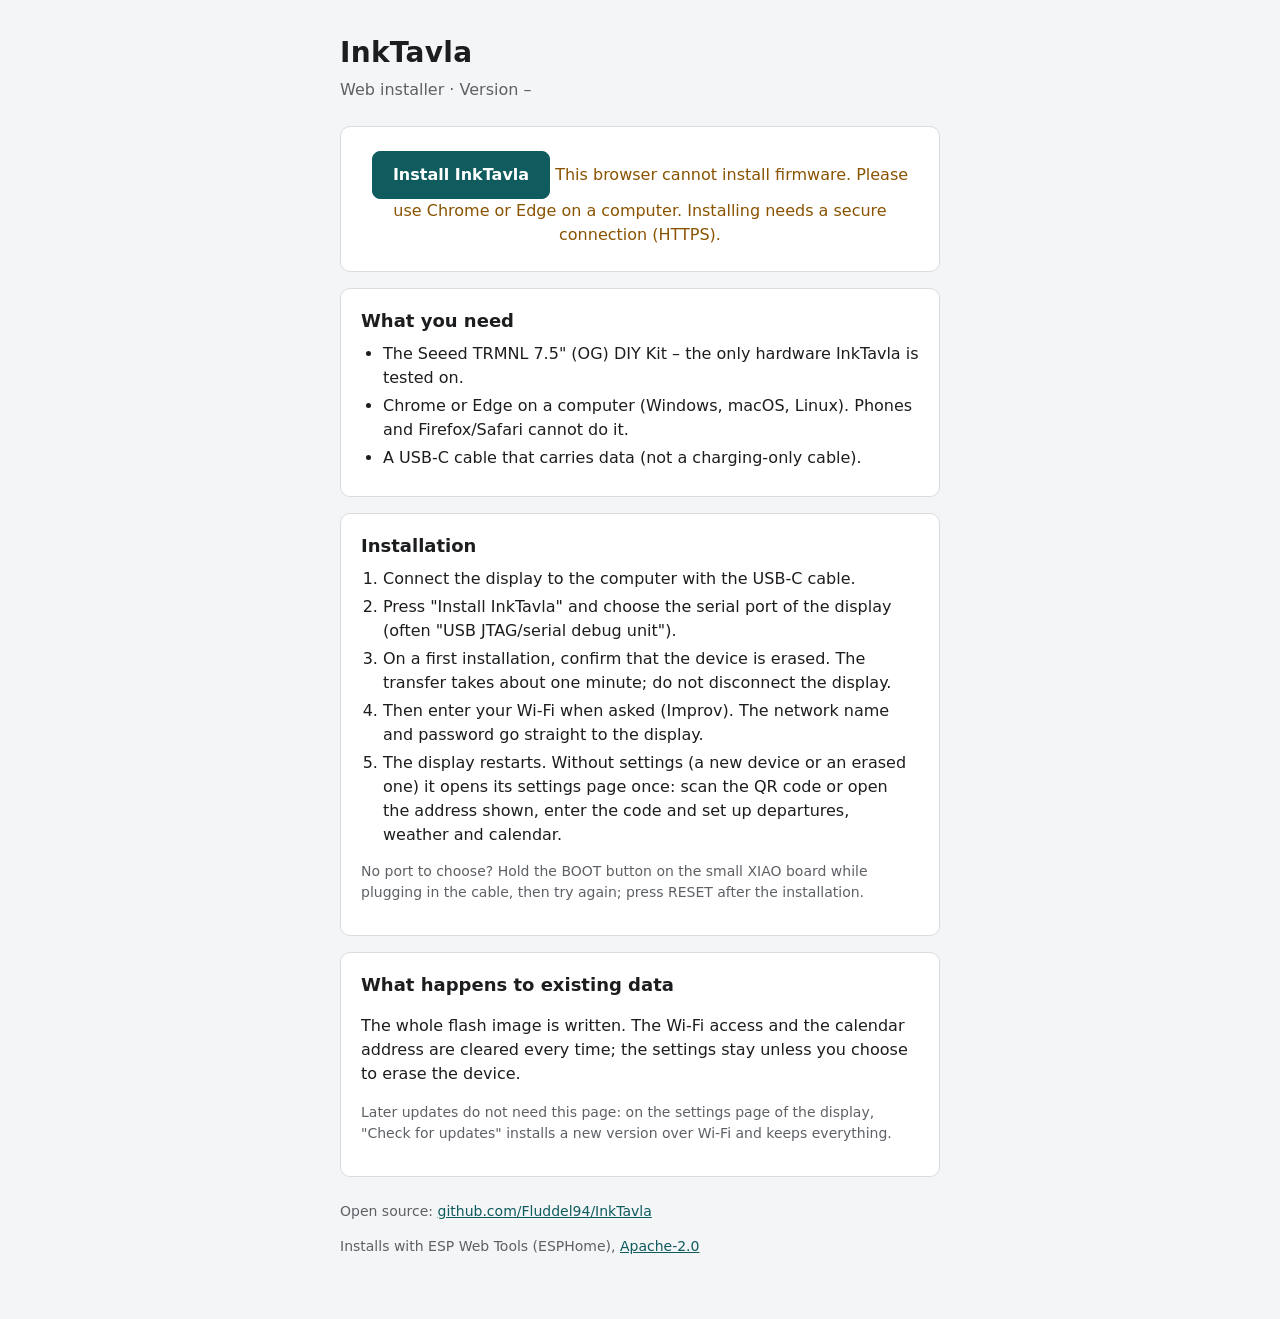
==== installer/index.html @ 603c69ef "feat: add update button, firmware-full.bin and web installer - Settings page: "Check for updates" as" ====
<!doctype html>
<html lang="en">
<head>
<meta charset="utf-8">
<meta name="viewport" content="width=device-width, initial-scale=1">
<title>InkTavla – Web installer</title>
<!-- Web installer (tools/build_installer.py, .github/workflows/pages.yml).
     ESP Web Tools lies next to this page (esp-web-tools/, Apache-2.0); no
     file is loaded from another server. -->
<script type="module" src="esp-web-tools/install-button.js"></script>
<style>
  :root { --ink: #1b1d1f; --muted: #5d6166; --line: #d9dcdf; --panel: #fff; --bg: #f4f5f6; --accent: #0f5b5e; --on-accent: #fff; --warn: #8a5300; }
  @media (prefers-color-scheme: dark) {
    :root { --ink: #e8eaec; --muted: #a3a8ad; --line: #3a3e42; --panel: #1f2225; --bg: #141618; --accent: #5fb8bb; --on-accent: #0b1213; --warn: #f0b45a; }
  }
  * { box-sizing: border-box; }
  body { margin: 0; font: 16px/1.5 system-ui, -apple-system, "Segoe UI", Roboto, sans-serif; color: var(--ink); background: var(--bg); }
  main { max-width: 640px; margin: 0 auto; padding: 32px 20px 48px; }
  h1 { font-size: 28px; margin: 0 0 4px; letter-spacing: 0.01em; }
  .version { color: var(--muted); margin: 0 0 24px; }
  section { background: var(--panel); border: 1px solid var(--line); border-radius: 10px; padding: 18px 20px; margin: 0 0 16px; }
  h2 { font-size: 18px; margin: 0 0 8px; }
  ol, ul { padding-left: 22px; margin: 8px 0; }
  li { margin: 4px 0; }
  .install { text-align: center; padding: 24px 20px; }
  esp-web-install-button button, .fallback { font: inherit; font-weight: 600; padding: 11px 20px; border-radius: 8px; border: 1px solid var(--accent); background: var(--accent); color: var(--on-accent); cursor: pointer; }
  esp-web-install-button { --esp-tools-button-color: var(--accent); --esp-tools-button-text-color: var(--on-accent); }
  .warn { color: var(--warn); }
  .hint, footer { color: var(--muted); font-size: 14px; }
  a { color: var(--accent); }
  footer { margin-top: 24px; }
</style>
</head>
<body>
<main>
  <h1>InkTavla</h1>
  <p class="version"><span data-t="title"></span> · <span data-t="version"></span> <span id="version">…</span></p>

  <section class="install">
    <esp-web-install-button manifest="manifest.json">
      <button slot="activate" data-t="install"></button>
      <span slot="unsupported" class="warn" data-t="unsupported"></span>
      <span slot="not-allowed" class="warn" data-t="notAllowed"></span>
    </esp-web-install-button>
  </section>

  <section>
    <h2 data-t="needHead"></h2>
    <ul>
      <li data-t="needHardware"></li>
      <li data-t="needBrowser"></li>
      <li data-t="needCable"></li>
    </ul>
  </section>

  <section>
    <h2 data-t="stepsHead"></h2>
    <ol>
      <li data-t="step1"></li>
      <li data-t="step2"></li>
      <li data-t="step3"></li>
      <li data-t="step4"></li>
      <li data-t="step5"></li>
    </ol>
    <p class="hint" data-t="noPort"></p>
  </section>

  <section>
    <h2 data-t="keepHead"></h2>
    <p data-t="keep"></p>
    <p class="hint" data-t="later"></p>
  </section>

  <footer>
    <p><span data-t="source"></span> <a href="https://github.com/Fluddel94/InkTavla">github.com/Fluddel94/InkTavla</a></p>
    <p><span data-t="credits"></span> <a href="esp-web-tools/LICENSE">Apache-2.0</a></p>
  </footer>
</main>
<script>
  const TEXTS = {
    en: {
      title: "Web installer",
      version: "Version",
      install: "Install InkTavla",
      unsupported: "This browser cannot install firmware. Please use Chrome or Edge on a computer.",
      notAllowed: "Installing needs a secure connection (HTTPS).",
      needHead: "What you need",
      needHardware: "The Seeed TRMNL 7.5\" (OG) DIY Kit – the only hardware InkTavla is tested on.",
      needBrowser: "Chrome or Edge on a computer (Windows, macOS, Linux). Phones and Firefox/Safari cannot do it.",
      needCable: "A USB-C cable that carries data (not a charging-only cable).",
      stepsHead: "Installation",
      step1: "Connect the display to the computer with the USB-C cable.",
      step2: "Press \"Install InkTavla\" and choose the serial port of the display (often \"USB JTAG/serial debug unit\").",
      step3: "On a first installation, confirm that the device is erased. The transfer takes about one minute; do not disconnect the display.",
      step4: "Then enter your Wi-Fi when asked (Improv). The network name and password go straight to the display.",
      step5: "The display restarts. Without settings (a new device or an erased one) it opens its settings page once: scan the QR code or open the address shown, enter the code and set up departures, weather and calendar.",
      noPort: "No port to choose? Hold the BOOT button on the small XIAO board while plugging in the cable, then try again; press RESET after the installation.",
      keepHead: "What happens to existing data",
      keep: "The whole flash image is written. The Wi-Fi access and the calendar address are cleared every time; the settings stay unless you choose to erase the device.",
      later: "Later updates do not need this page: on the settings page of the display, \"Check for updates\" installs a new version over Wi-Fi and keeps everything.",
      source: "Open source:",
      credits: "Installs with ESP Web Tools (ESPHome),",
    },
    de: {
      title: "Web-Installer",
      version: "Version",
      install: "InkTavla installieren",
      unsupported: "Dieser Browser kann keine Firmware installieren. Bitte Chrome oder Edge auf einem Computer verwenden.",
      notAllowed: "Die Installation braucht eine sichere Verbindung (HTTPS).",
      needHead: "Was du brauchst",
      needHardware: "Das Seeed TRMNL 7.5\" (OG) DIY Kit – nur darauf ist InkTavla getestet.",
      needBrowser: "Chrome oder Edge auf einem Computer (Windows, macOS, Linux). Mit Handy, Firefox oder Safari geht es nicht.",
      needCable: "Ein USB-C-Kabel, das Daten überträgt (kein reines Ladekabel).",
      stepsHead: "Installation",
      step1: "Das Display mit dem USB-C-Kabel an den Computer anschließen.",
      step2: "„InkTavla installieren“ drücken und den seriellen Anschluss des Displays wählen (oft „USB JTAG/serial debug unit“).",
      step3: "Bei der ersten Installation bestätigen, dass das Gerät gelöscht wird. Die Übertragung dauert etwa eine Minute; das Display nicht abziehen.",
      step4: "Danach das WLAN eingeben, wenn danach gefragt wird (Improv). Name und Passwort gehen direkt an das Display.",
      step5: "Das Display startet neu. Ohne Einstellungen (neues oder gelöschtes Gerät) öffnet es einmal seine Einstellungsseite: QR-Code scannen oder die angezeigte Adresse öffnen, Code eingeben und Abfahrten, Wetter und Kalender einrichten.",
      noPort: "Kein Anschluss zur Auswahl? Die Taste BOOT auf der kleinen XIAO-Platine beim Einstecken des Kabels gedrückt halten und es erneut versuchen; nach der Installation RESET drücken.",
      keepHead: "Was mit vorhandenen Daten passiert",
      keep: "Es wird das ganze Speicherabbild geschrieben. WLAN-Zugang und Kalender-Adresse werden dabei jedes Mal gelöscht; die Einstellungen bleiben, außer du lässt das Gerät löschen.",
      later: "Für spätere Updates braucht es diese Seite nicht: Auf der Einstellungsseite des Displays installiert „Nach Updates suchen“ eine neue Version über WLAN, und alles bleibt erhalten.",
      source: "Quelloffen:",
      credits: "Installiert mit ESP Web Tools (ESPHome),",
    },
  };
  const lang = (navigator.language || "en").toLowerCase().startsWith("de") ? "de" : "en";
  document.documentElement.lang = lang;
  for (const e of document.querySelectorAll("[data-t]")) e.textContent = TEXTS[lang][e.dataset.t];
  document.title = "InkTavla – " + TEXTS[lang].title;
  fetch("manifest.json")
    .then((r) => r.json())
    .then((m) => { document.getElementById("version").textContent = m.version; })
    .catch(() => { document.getElementById("version").textContent = "–"; });
</script>
</body>
</html>
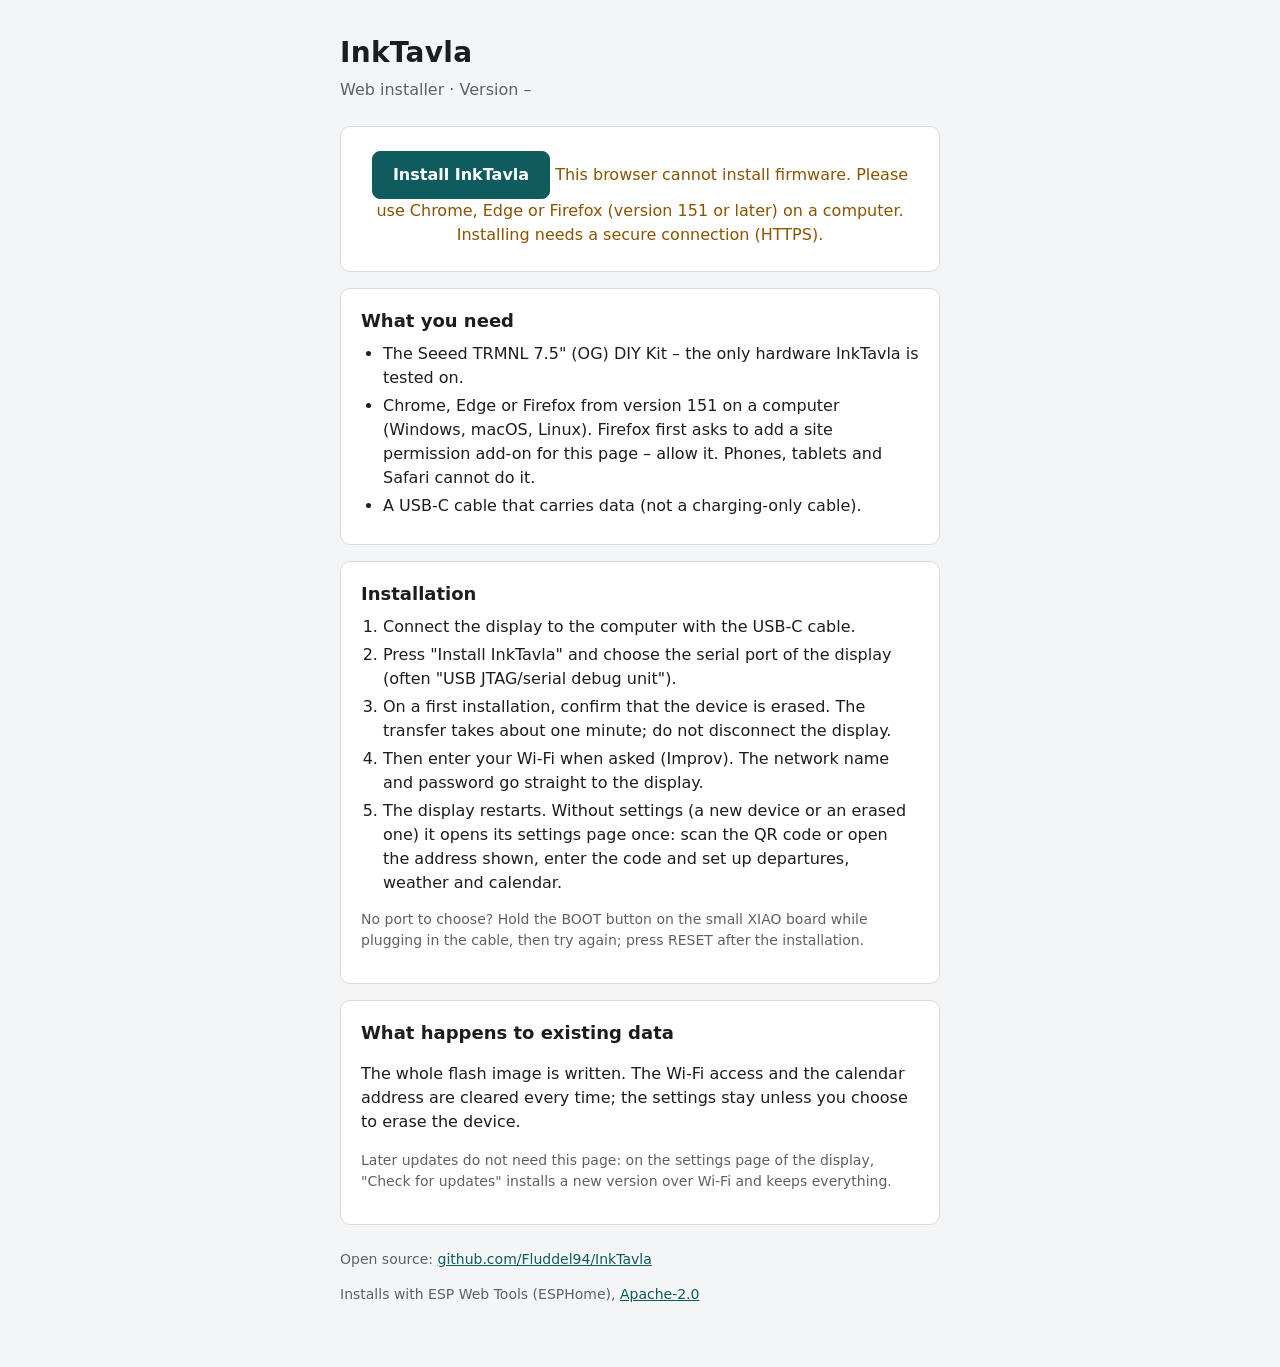
==== commit 8f67e7a0: "feat(core): count Wi-Fi drops and source fails, skip fetches before the first connection - core/faul" ====
--- a/installer/index.html
+++ b/installer/index.html
@@ -82,11 +82,11 @@
       title: "Web installer",
       version: "Version",
       install: "Install InkTavla",
-      unsupported: "This browser cannot install firmware. Please use Chrome or Edge on a computer.",
+      unsupported: "This browser cannot install firmware. Please use Chrome, Edge or Firefox (version 151 or later) on a computer.",
       notAllowed: "Installing needs a secure connection (HTTPS).",
       needHead: "What you need",
       needHardware: "The Seeed TRMNL 7.5\" (OG) DIY Kit – the only hardware InkTavla is tested on.",
-      needBrowser: "Chrome or Edge on a computer (Windows, macOS, Linux). Phones and Firefox/Safari cannot do it.",
+      needBrowser: "Chrome, Edge or Firefox from version 151 on a computer (Windows, macOS, Linux). Firefox first asks to add a site permission add-on for this page – allow it. Phones, tablets and Safari cannot do it.",
       needCable: "A USB-C cable that carries data (not a charging-only cable).",
       stepsHead: "Installation",
       step1: "Connect the display to the computer with the USB-C cable.",
@@ -105,11 +105,11 @@
       title: "Web-Installer",
       version: "Version",
       install: "InkTavla installieren",
-      unsupported: "Dieser Browser kann keine Firmware installieren. Bitte Chrome oder Edge auf einem Computer verwenden.",
+      unsupported: "Dieser Browser kann keine Firmware installieren. Bitte Chrome, Edge oder Firefox (ab Version 151) auf einem Computer verwenden.",
       notAllowed: "Die Installation braucht eine sichere Verbindung (HTTPS).",
       needHead: "Was du brauchst",
       needHardware: "Das Seeed TRMNL 7.5\" (OG) DIY Kit – nur darauf ist InkTavla getestet.",
-      needBrowser: "Chrome oder Edge auf einem Computer (Windows, macOS, Linux). Mit Handy, Firefox oder Safari geht es nicht.",
+      needBrowser: "Chrome, Edge oder Firefox ab Version 151 auf einem Computer (Windows, macOS, Linux). Firefox fragt zuerst, ob es ein Add-on mit der Website-Berechtigung für diese Seite hinzufügen soll – erlauben. Mit Handy, Tablet oder Safari geht es nicht.",
       needCable: "Ein USB-C-Kabel, das Daten überträgt (kein reines Ladekabel).",
       stepsHead: "Installation",
       step1: "Das Display mit dem USB-C-Kabel an den Computer anschließen.",
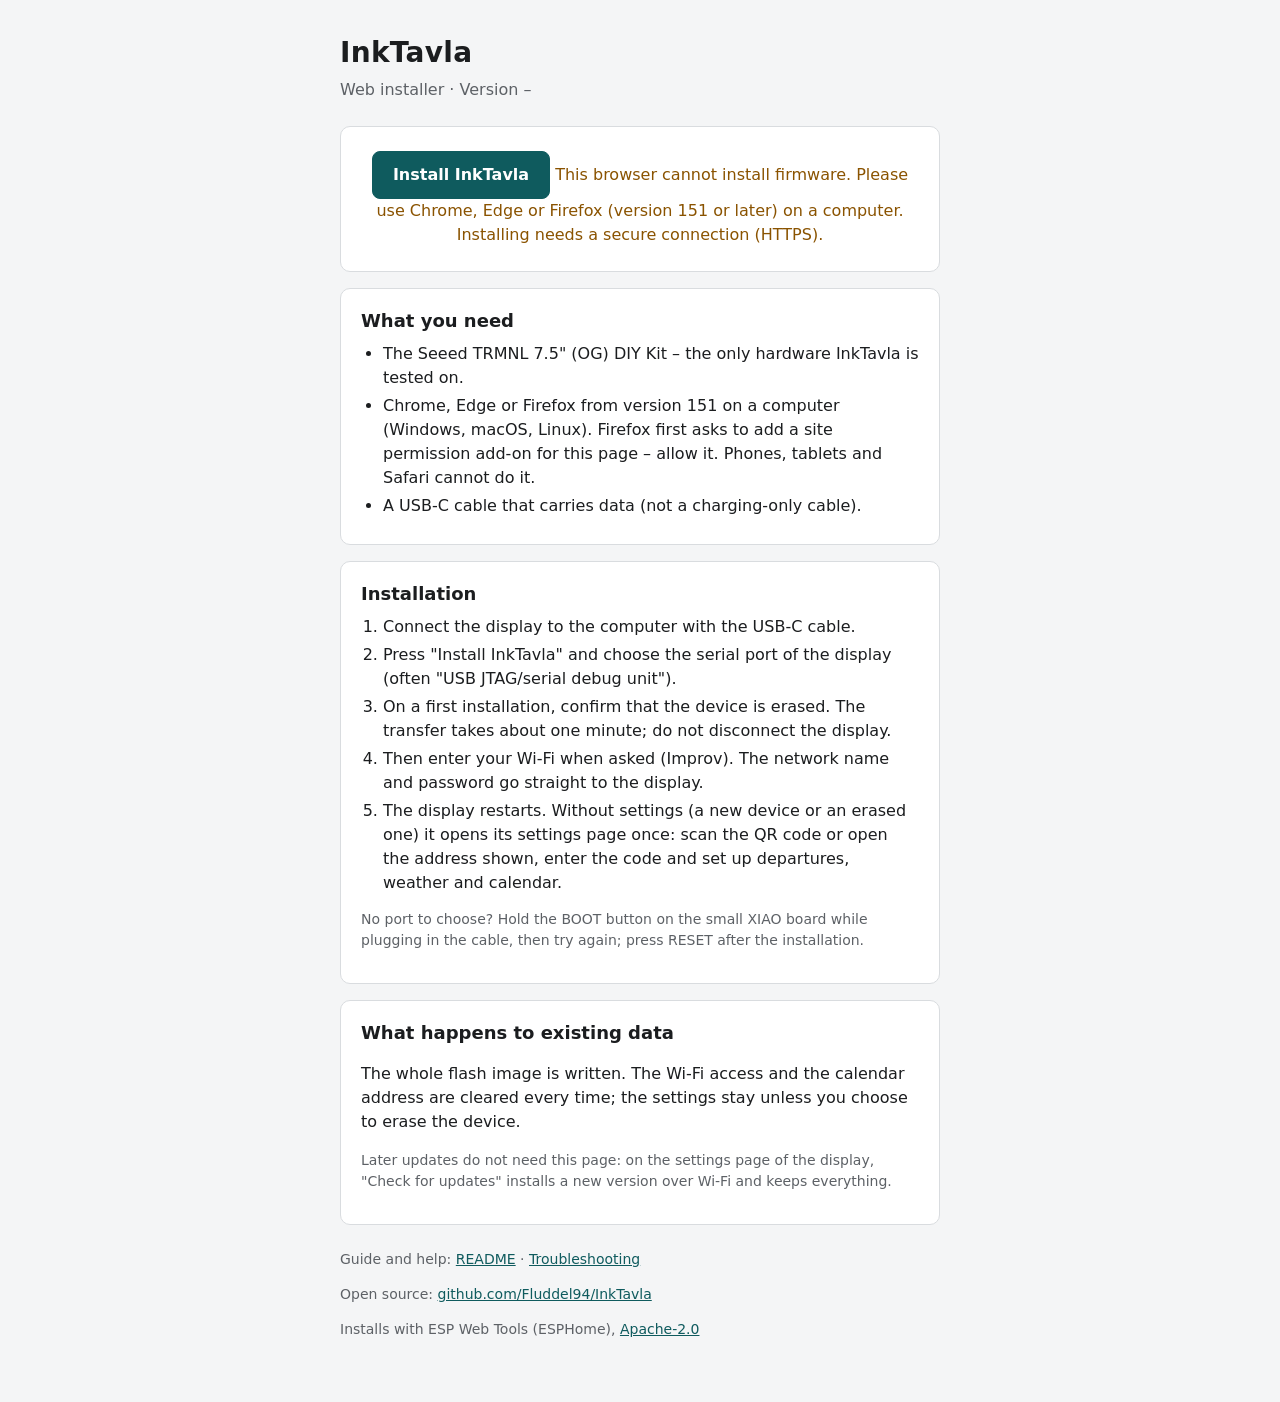
==== commit dbae85e9: "docs: reorganise documentation for new users, add logo and issue template" ====
--- a/installer/index.html
+++ b/installer/index.html
@@ -72,6 +72,7 @@
   </section>
 
   <footer>
+    <p><span data-t="help"></span> <a href="https://github.com/Fluddel94/InkTavla#readme">README</a> · <a href="https://github.com/Fluddel94/InkTavla/blob/main/docs/troubleshooting.md" data-t="troubleshooting"></a></p>
     <p><span data-t="source"></span> <a href="https://github.com/Fluddel94/InkTavla">github.com/Fluddel94/InkTavla</a></p>
     <p><span data-t="credits"></span> <a href="esp-web-tools/LICENSE">Apache-2.0</a></p>
   </footer>
@@ -98,6 +99,8 @@
       keepHead: "What happens to existing data",
       keep: "The whole flash image is written. The Wi-Fi access and the calendar address are cleared every time; the settings stay unless you choose to erase the device.",
       later: "Later updates do not need this page: on the settings page of the display, \"Check for updates\" installs a new version over Wi-Fi and keeps everything.",
+      help: "Guide and help:",
+      troubleshooting: "Troubleshooting",
       source: "Open source:",
       credits: "Installs with ESP Web Tools (ESPHome),",
     },
@@ -121,6 +124,8 @@
       keepHead: "Was mit vorhandenen Daten passiert",
       keep: "Es wird das ganze Speicherabbild geschrieben. WLAN-Zugang und Kalender-Adresse werden dabei jedes Mal gelöscht; die Einstellungen bleiben, außer du lässt das Gerät löschen.",
       later: "Für spätere Updates braucht es diese Seite nicht: Auf der Einstellungsseite des Displays installiert „Nach Updates suchen“ eine neue Version über WLAN, und alles bleibt erhalten.",
+      help: "Anleitung und Hilfe:",
+      troubleshooting: "Fehlersuche",
       source: "Quelloffen:",
       credits: "Installiert mit ESP Web Tools (ESPHome),",
     },
